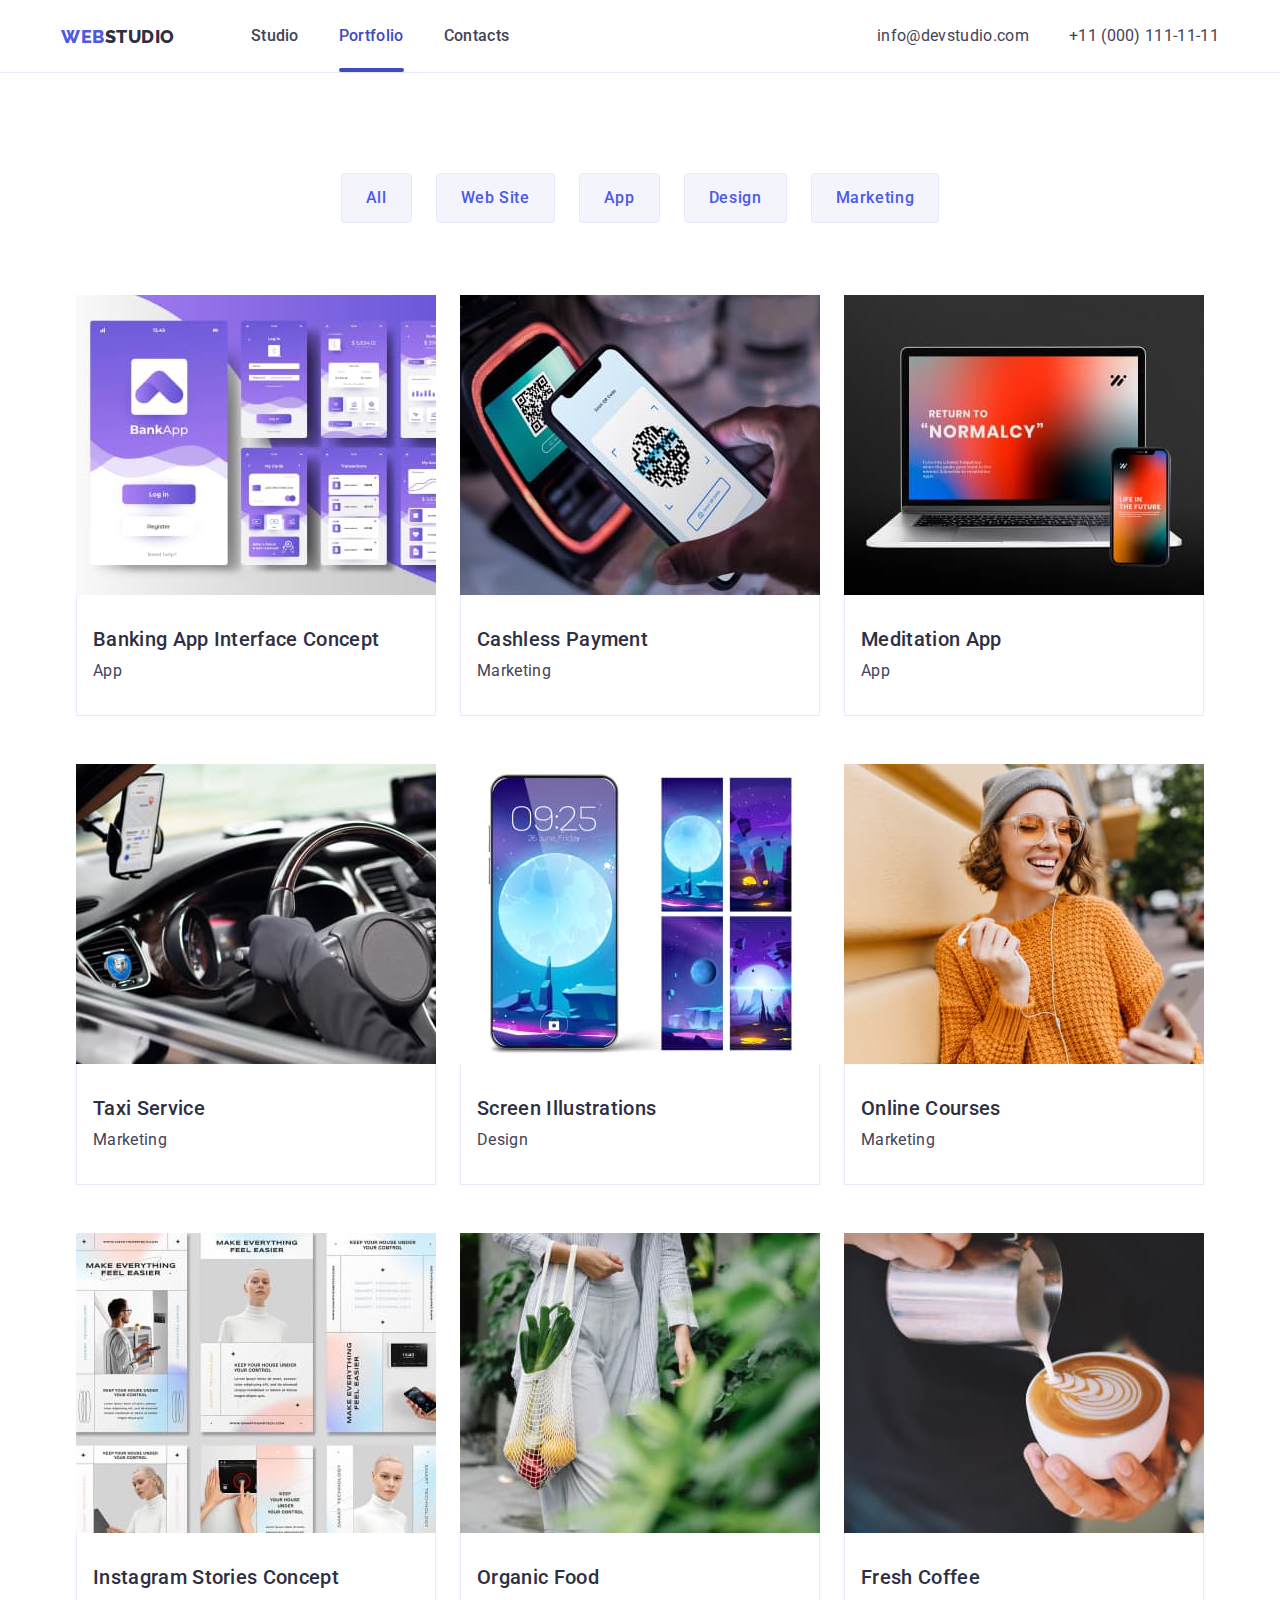
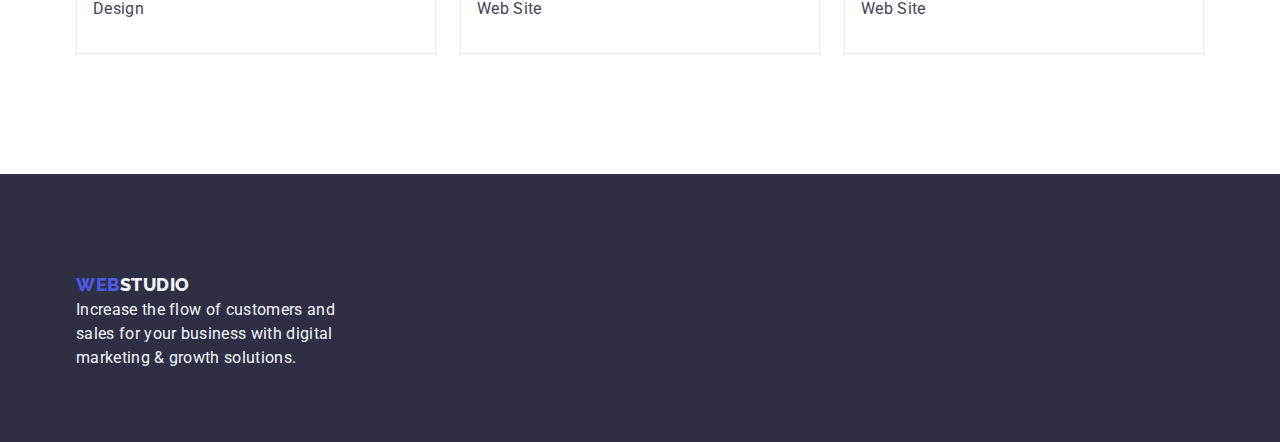
==== portfolio.html @ 6859cef1 "init" ====
<!DOCTYPE html>
<html lang="en">

<head>
  <meta charset="UTF-8">
  <meta name="viewport" content="width=device-width, initial-scale=1.0">

  <!-- Modern-normalizer -->

  <link rel="stylesheet" href="https://cdnjs.cloudflare.com/ajax/libs/modern-normalize/2.0.0/modern-normalize.min.css">
  <!--GOOGLE FONTS-->
  <link rel="stylesheet"
    href="https://fonts.googleapis.com/css2?family=Raleway:wght@800&family=Roboto:wght@400;500;700;900&display=swap">
  <!-- CSS FILE -->
  <link rel="stylesheet" href="./css/styles.css">

  <title>WebStudio</title>
</head>

<body>
  <!-- HEADER -->
  <header class="header">
    <div class="container display-flex">
      <!-- Logo -->
      <a class="logo link-none" href="./index.html#studio"><span>Web</span>Studio</a>
      <!-- NavMenue -->
      <nav class="nav">
        <ul class="nav-list list-none display-flex">
          <li class="nav-list-item">
            <a class="nav-list-link body-medium-font link-none" href="./index.html">Studio</a>
          </li>

          <li class="nav-list-item">
            <a class="nav-list-link body-medium-font link-none active" href="./portfolio.html">Portfolio</a>
          </li>

          <li class="nav-list-item">
            <a class="nav-list-link body-medium-font link-none" href="#">Contacts</a>
          </li>
        </ul>
      </nav>
      <!-- Contact header -->
      <address class="contacts">
        <ul class="contact-list list-none display-flex">
          <li class="contact-list-item">
            <a class="contact-list-link link-none" href="mailto:info@devstudio.com">info@devstudio.com</a>
          </li>
          <li class="contact-list-item">
            <a class="contact-list-link link-none" href="tel:+110001111111">+11 (000) 111-11-11</a>
          </li>
        </ul>
      </address>
    </div>
  </header>
  <main>
    <!-- Button-filters -->
    <div class="btn-filters container">
      <ul class="btn-filter-list list-none button-text display-flex">
        <li class="btn-filter"><button class="button button-text" type="button">All</button></li>
        <li class="btn-filter"><button class="button button-text" type="button">Web Site</button></li>
        <li class="btn-filter"><button class="button button-text" type="button">App</button></li>
        <li class="btn-filter"><button class="button button-text" type="button">Design</button></li>
        <li class="btn-filter"><button class="button button-text" type="button">Marketing</button></li>
      </ul>
    </div>

    <!-- PORTFOLIO PROJECTS -->
    <section class="portfolio section">
      <div class="container">
        <ul class="portfolio-list list-none display-flex">
          <li class="portfolio-list-item">
            <div class="card-img">
              <img src="./images/banking.jpg" alt="banking app" width="360" height="300">
              <div class="overlay">
                <p class="overlay-text">
                  14 Stylish and User-Friendly App Design Concepts · Task Manager App · Calorie Tracker App · Exotic
                  Fruit
                  Ecommerce App · Cloud Storage App
                </p>
              </div>
            </div>
            <div class="card-text">
              <h3 class="header-medium-card-font">Banking App Interface Concept</h3>
              <p class="project-type">App</p>
            </div>

          </li>
          <li class="portfolio-list-item">
            <div class="card-img">
              <img src="./images/payment.jpg" alt="cashless payment" width="360" height="300">
              <div class="overlay">
                <p class="overlay-text">
                  14 Stylish and User-Friendly App Design Concepts · Task Manager App · Calorie Tracker App · Exotic
                  Fruit
                  Ecommerce App · Cloud Storage App
                </p>
              </div>
            </div>
            <div class="card-text">
              <h3 class="header-medium-card-font">Cashless Payment</h3>
              <p class="project-type">Marketing</p>
            </div>

          </li>
          <li class="portfolio-list-item">
            <div class="card-img">
              <img src="./images/meditation.jpg" alt="meditation app" width="360" height="300">
              <div class="overlay">
                <p class="overlay-text">
                  14 Stylish and User-Friendly App Design Concepts · Task Manager App · Calorie Tracker App · Exotic
                  Fruit
                  Ecommerce App · Cloud Storage App
                </p>
              </div>
            </div>
            <div class="card-text">
              <h3 class="header-medium-card-font">Meditation App</h3>
              <p class="project-type">App</p>
            </div>

          </li>
          <li class="portfolio-list-item">
            <div class="card-img">
              <img src="./images/taxi.jpg" alt="taxi service" width="360" height="300">
              <div class="overlay">
                <p class="overlay-text">
                  14 Stylish and User-Friendly App Design Concepts · Task Manager App · Calorie Tracker App · Exotic
                  Fruit
                  Ecommerce App · Cloud Storage App
                </p>
              </div>
            </div>
            <div class="card-text">
              <h3 class="header-medium-card-font">Taxi Service</h3>
              <p class="project-type">Marketing</p>
            </div>

          </li>
          <li class="portfolio-list-item">
            <div class="card-img">
              <img src="./images/theme.jpg" alt="screen illustrations" width="360" height="300">
              <div class="overlay">
                <p class="overlay-text">
                  14 Stylish and User-Friendly App Design Concepts · Task Manager App · Calorie Tracker App · Exotic
                  Fruit
                  Ecommerce App · Cloud Storage App
                </p>
              </div>
            </div>
            <div class="card-text">
              <h3 class="header-medium-card-font">Screen Illustrations</h3>
              <p class="project-type">Design</p>
            </div>

          </li>
          <li class="portfolio-list-item">
            <div class="card-img">
              <img src="./images/courses.jpg" alt="online courses" width="360" height="300">
              <div class="overlay">
                <p class="overlay-text">
                  14 Stylish and User-Friendly App Design Concepts · Task Manager App · Calorie Tracker App · Exotic
                  Fruit
                  Ecommerce App · Cloud Storage App
                </p>
              </div>
            </div>
            <div class="card-text">
              <h3 class="header-medium-card-font">Online Courses</h3>
              <p class="project-type">Marketing</p>
            </div>

          </li>
          <li class="portfolio-list-item">
            <div class="card-img">
              <img src="./images/instagram.jpg" alt="instagram stories" width="360" height="300">
              <div class="overlay">
                <p class="overlay-text">
                  14 Stylish and User-Friendly App Design Concepts · Task Manager App · Calorie Tracker App · Exotic
                  Fruit
                  Ecommerce App · Cloud Storage App
                </p>
              </div>
            </div>
            <div class="card-text">
              <h3 class="header-medium-card-font">Instagram Stories Concept</h3>
              <p class="project-type">Design</p>
            </div>

          </li>
          <li class="portfolio-list-item">
            <div class="card-img">
              <img src="./images/food.jpg" alt="Organic Food" width="360" height="300">
              <div class="overlay">
                <p class="overlay-text">
                  14 Stylish and User-Friendly App Design Concepts · Task Manager App · Calorie Tracker App · Exotic
                  Fruit
                  Ecommerce App · Cloud Storage App
                </p>
              </div>
            </div>
            <div class="card-text">
              <h3 class="header-medium-card-font">Organic Food</h3>
              <p class="project-type">Web Site</p>
            </div>

          </li>
          <li class="portfolio-list-item">
            <div class="card-img">
              <img src="./images/coffee.jpg" alt="Fresh Coffee" width="360" height="300">
              <div class="overlay">
                <p class="overlay-text">
                  14 Stylish and User-Friendly App Design Concepts · Task Manager App · Calorie Tracker App · Exotic
                  Fruit
                  Ecommerce App · Cloud Storage App
                </p>
              </div>
            </div>
            <div class="card-text">
              <h3 class="header-medium-card-font">Fresh Coffee</h3>
              <p class="project-type">Web Site</p>
            </div>

          </li>
        </ul>
      </div>
    </section>

  </main>
  <!-- FOOTER -->

  <footer class="footer">
    <div class="container">
      <a class="logo logo-dark-theme link-none" href="./index.html"><span>Web</span>Studio</a>
      <p class="footer-text">Increase the flow of customers and sales for your business with digital marketing & growth
        solutions.</p>
    </div>
  </footer>

</body>

</html>
---- css/styles.css ----
:root {
  --main-font: "Roboto", sans-serif;
  --second-font: "Raleway", sans-serif;
  --primary-brand-iris-color: #4d5ae5;
  --dark-navyblue-color: #2e2f42;
  --pressed-state-ocean-color: #404bbf;
  --body-text-slate-color: #434455;
  --subtle-text-lightslate-color: #8e8f99;
  --accent-cornflower-color: #e7e9fc;
  --white-background-header-color: #ffffff;
  --lightmode-cloud-color: #f4f4fd;
  --modal-background-dairy-color: #fcfcfc;
  --succes-valid-green-color: #31d0aa;
  --hero-image-background: rgba(46 47 66 0.7);
}

body {
  font-family: var(--main-font);
  color: var(--body-text-slate-color);
  font-size: 16px;
  line-height: 1.5;
  letter-spacing: 0.02em;
}

h1,
h2,
h3,
ul,
ol,
p {
  padding: 0;
  margin: 0;
}

ul,
ol {
  margin: 0;
  padding: 0;
}

p {
  margin: 0;
  padding: 0;
}

img {
  display: block;
}



/*----Components----*/

/*FONTS*/
.header-title-font {
  font-size: 56px;
  font-weight: 700;
  line-height: 1.07;
  color: var(--white-background-header-color);
  text-align: center;
}

.header-section-font {
  font-size: 36px;
  line-height: 1.11;
  color: var(--dark-navyblue-color)
}

.header-medium-card-font {
  font-size: 20px;
  font-weight: 500;
  line-height: 1.2;
  color: var(--dark-navyblue-color);
}

.body-medium-font {
  font-weight: 500;
  color: var(--dark-navyblue-color);
}

.body-small-text {
  font-size: 12px;
  line-height: 1.16;
  letter-spacing: 0.04em;
}

.button-text {
  font-size: 16px;
  line-height: 1.5;
  font-weight: 500;
  letter-spacing: 0.04em;
  color: var(--primary-brand-iris-color);
}

.link-none {
  text-decoration: none;
  font-style: normal;
}

.list-none {
  list-style: none;
}

.display-flex {
  display: flex;
}

.container {
  max-width: 1158px;
  align-items: center;
  padding: 0 15px;
  margin: 0 auto;
}

.section:not(.portfolio) {
  padding-top: 120px;
}

.section:not(.features) {
  padding-bottom: 120px;
}

.footer .container,
.btn-filters {
  padding-top: 100px;
  padding-bottom: 72px;
  align-items: baseline;
}

.footer-text {
  max-width: 264px;
}

.header {
  border-bottom: 1px solid var(--accent-cornflower-color);
}

.center-text {
  text-align: center;
}

.social-list-icon {
  display: flex;
  align-items: center;
  justify-content: center;
  background-color: var(--primary-brand-iris-color);
  fill: var(--white-background-header-color);
  width: 40px;
  height: 40px;
  border-radius: 50%;

}

.text-white {
  color: var(--white-background-header-color);
}

/*--------LOGO-----------*/
.header .container {
  padding: 24px 0;
}

.logo,
.logo-dark-theme {
  color: var(--dark-navyblue-color);
  font-family: var(--second-font);
  font-weight: 800;
  font-size: 18px;
  line-height: 1.166;
  letter-spacing: 0.03em;
  text-transform: uppercase;

}

.logo>span {
  color: var(--primary-brand-iris-color);
}

.logo-dark-theme {
  color: var(--lightmode-cloud-color);
  margin-bottom: 16px;
}


/*--- Nav Menue + Adress-----*/
.nav-list {
  margin-left: 76px;
  border: none;
}

.nav-list-item {
  position: relative;
  display: block;
}


.nav-list-link {
  color: var(--body-text-slate-color);
  transition: color 250ms cubic-bezier(0.4, 0, 0.2, 1);
}


.nav-list-link::after {
  content: "";
  display: block;
  position: absolute;
  width: 100%;
  height: 4px;
  top: 44px;
  background-color: transparent;
  border-radius: 2px;
  transition: background-color 250ms cubic-bezier(0.4, 0, 0.2, 1);
}

.active {
  color: var(--pressed-state-ocean-color);
}

.nav-list-link.active::after {
  background-color: var(--pressed-state-ocean-color);
}

.nav-list-link:focus.nav-list-link::after{
background-color: var(--pressed-state-ocean-color);

}

.nav-list-link:hover,
.nav-list-link:focus {
  color: var(--pressed-state-ocean-color);
}


.nav-list-item:not(:last-child) {
  margin-right: 40px;
}

.contacts {
  margin-left: auto;
}

.contact-list-item:not(:last-child) {
  margin-right: 40px;
}

.contact-list-link {
  color: var(--body-text-slate-color);
}

.contact-list-link:hover,
.contact-list-link:focus {
  color: var(--pressed-state-ocean-color);
  transition: color 250ms cubic-bezier(0.4, 0, 0.2, 1);
}

/*HERO*/
/* .section .section-hero-background{
    margin:0;
    background-color: var(--dark-navyblue-color); */

.hero .container {
  flex-direction: column;
  padding-top: 68px;
  padding-bottom: 68px;
}

.hero-item:not(:last-child) {
  margin-bottom: 48px;
}

.hero {
  margin: 0 auto;
  ;
  max-width: 1440px;
  background: var(--dark-navyblue-color);
  background-image: linear-gradient(rgba(46, 47, 66, 0.7),
      rgba(46, 47, 66, 0.7)),
    url(../images/people-office.jpg);

  background-position: center;
  background-size: cover;
  background-repeat: no-repeat;
}

.hero-btn {
  width: 169px;
  height: 56px;
  cursor: pointer;
  color: var(--white-background-header-color);
  background: var(--primary-brand-iris-color);
  border-radius: 4px;
  border: none;
}

/* FEATURES */

.features .header-medium-card-font {
  margin-top: 8px;
  margin-bottom: 8px;
}

.features-list-item:not(:last-child) {
  margin-right: 24px;
}

.features-list-link {
  display: flex;
  align-items: center;
  justify-content: center;
  background-color: #f5f4fa;
  max-width: 264px;
  height: 112px;
  border-radius: 4px;

}

/* ABOUT US */

.about-us .header-section-font {
  margin-bottom: 78px;
  text-align: center;
}

.about-us-list {
  justify-content: space-between;
}

/*TEAM*/
.team {
  background-color: var(--lightmode-cloud-color);
}

.team-card-title {
  text-align: center;
  background-color: var(--white-background-header-color);
  padding: 32px 16px;
  border-radius: 0 0 4px 4px;
}


.team .header-section-font {
  margin-bottom: 72px;
  text-align: center;
}

.team .header-medium-card-font {
  margin-bottom: 8px;
}

.team-list {
  justify-content: space-between;
}

.team-card .social-list {
  margin-top: 8px;
}

.team-card .social-list-item:not(:last-child) {
  margin-right: 24px;
}

.team-card {
  box-shadow: 0 1px 6px rgba(46, 47, 66, 0.08),
    0 1px 1px rgba(46, 47, 66, 0.16), 0 2px 1px rgba(46, 47, 66, 0.08);
}

.team-card .social-list-icon:hover,
.team-card .social-list-icon:focus {
  background-color: var(--pressed-state-ocean-color);
  transition: background-color 250ms cubic-bezier(0.4, 0, 0.2, 1);
}

/* Our customers */

.customers-list {
  justify-content: center;
  margin-top: 72px;
}

.customers-list-item:not(:last-child) {
  margin-right: 24px;
}

.customers-list-icon {
  display: flex;
  align-items: center;
  justify-content: center;
  fill: var(--subtle-text-lightslate-color);
  width: 168px;
  height: 88px;
  border: 1px solid var(--subtle-text-lightslate-color);

  border-radius: 4px;
}

.customers-list-icon:hover,
.customers-list-icon:focus {
  border-color: var(--pressed-state-ocean-color);
  fill: var(--pressed-state-ocean-color);
  transition: fill 250ms cubic-bezier(0.4, 0, 0.2, 1),
    border-color 250ms cubic-bezier(0.4, 0, 0.2, 1);
}

/*FOOTER*/
.footer {
  background-color: var(--dark-navyblue-color);
}

.footer-text {
  color: var(--lightmode-cloud-color);
}

.left-side {
  margin-right: 120px;
}

.footer .social-list-icon {
  margin-top: 16px;
}

.footer .social-list-item:not(:last-child) {
  margin-right: 16px;
}

.footer .social-list-icon:hover,
.footer .social-list-icon:focus {
  background-color: var(--succes-valid-green-color);
  transition: background-color 250ms cubic-bezier(0.4, 0, 0.2, 1);
}

/*PORTFOLIO*/
.btn-filter-list {
  justify-content: center;
  align-items: baseline;
}

.button {
  padding: 12px 24px;
  cursor: pointer;
  border-radius: 4px;
  border: 1px solid var(--accent-cornflower-color);
  background-color: var(--lightmode-cloud-color);
}

.button:hover,
.button:focus,
.button:active {
  color: var(--white-background-header-color);
  background-color: var(--pressed-state-ocean-color);
  outline: none;
  box-shadow: 0 3px 1px rgba(0, 0, 0, 0.1),
    0 2px 1px rgba(0, 0, 0, 0.08),
    0 2px 2px rgba(0, 0, 0, 0.12);
  transition: color 250ms cubic-bezier(0.4, 0, 0.2, 1),
    background-color 250ms cubic-bezier(0.4, 0, 0.2, 1),
    box-shadow 250ms cubic-bezier(0.4, 0, 0.2, 1);
}

.btn-filter:not(:last-child) {
  margin-right: 24px;
}

/*PROJECT CARDS*/

.portfolio-list {
  flex-wrap: wrap;
  row-gap: 48px;
  column-gap: 24px;
}

.card-text {

  padding: 32px 16px;
  /* margin: 32px 0; */
  border-right: 1px solid var(--accent-cornflower-color);
  border-left: 1px solid var(--accent-cornflower-color);
  border-bottom: 1px solid var(--accent-cornflower-color);
  
}

.portfolio-list-item .header-medium-card-font {
  margin-bottom: 8px;
}

.portfolio-list-item {
  cursor: pointer;
  margin: 0;
}
.card-img {
  position: relative;
  overflow: hidden;
}
.overlay {
  position: absolute;
  width: 100%;
  height: 100%;
  background-color: var(--primary-brand-iris-color);
  transition: transform 250ms cubic-bezier(0.4, 0, 0.2, 1);
}

.overlay-text {
  color: var(--lightmode-cloud-color);
  padding: 40px 32px;
}

.portfolio-list-item:hover .overlay {
  transform: translate3d(0, -100%, 0);
}


.portfolio-list-item:hover,
.portfolio-list-item:focus {
  box-shadow: 0 1px 6px rgba(46, 47, 66, 0.08), 0 1px 1px rgba(46, 47, 66, 0.16), 0 1px 2px rgba(46, 47, 66, 0.08);;
  transition: box-shadow 250ms cubic-bezier(0.4, 0, 0.2, 1);
}

/* okno modalne */

.backdrop {
  position: fixed;
  top: 0;
  left: 0;
  width: 100%;
  height: 100%;
  background-color: rgba(46, 47, 66, 0.4);
  transition: opacity 0.5s cubic-bezier(0.4, 0, 0.2, 1);
}

.is-hidden {
  opacity: 0;
  pointer-events: none;
}

.modal {
  position: absolute;
  top: 50%;
  left: 50%;
  width: 408px;
  min-height: 584px;
  background-color: #ffffff;
  box-shadow: 0px 1px 3px rgba(0, 0, 0, 0.12), 0px 1px 1px rgba(0, 0, 0, 0.14),
    0px 2px 1px rgba(0, 0, 0, 0.2);
  border-radius: 4px;
  transition: transform 0.5s cubic-bezier(0.4, 0, 0.2, 1), opacity 0.5s cubic-bezier(0.4, 0, 0.2, 1);
  transform: translate3d(-50%, -50%, 0) scale3d(1, 1, 1);
  opacity: 1;
}

.is-hidden .modal {
  transform: translate3d(-50%, -50%, 0) scale3d(0, 0, 0);
  opacity: 0;
}



.modal-btn-close {
  position: absolute;
  top: 24px;
  right: 24px;
  width: 24px;
  height: 24px;
  border-radius: 50%;
  background: var(--accent-cornflower-color);
  border: 1px solid rgba(0, 0, 0, 0.1);
  cursor: pointer;
}

.close-black {
  position: absolute;
  top: 8px;
  left: 8px;
}

.transition-color {
  transition: color 250ms cubic-bezier(0.4, 0, 0.2, 1);
}
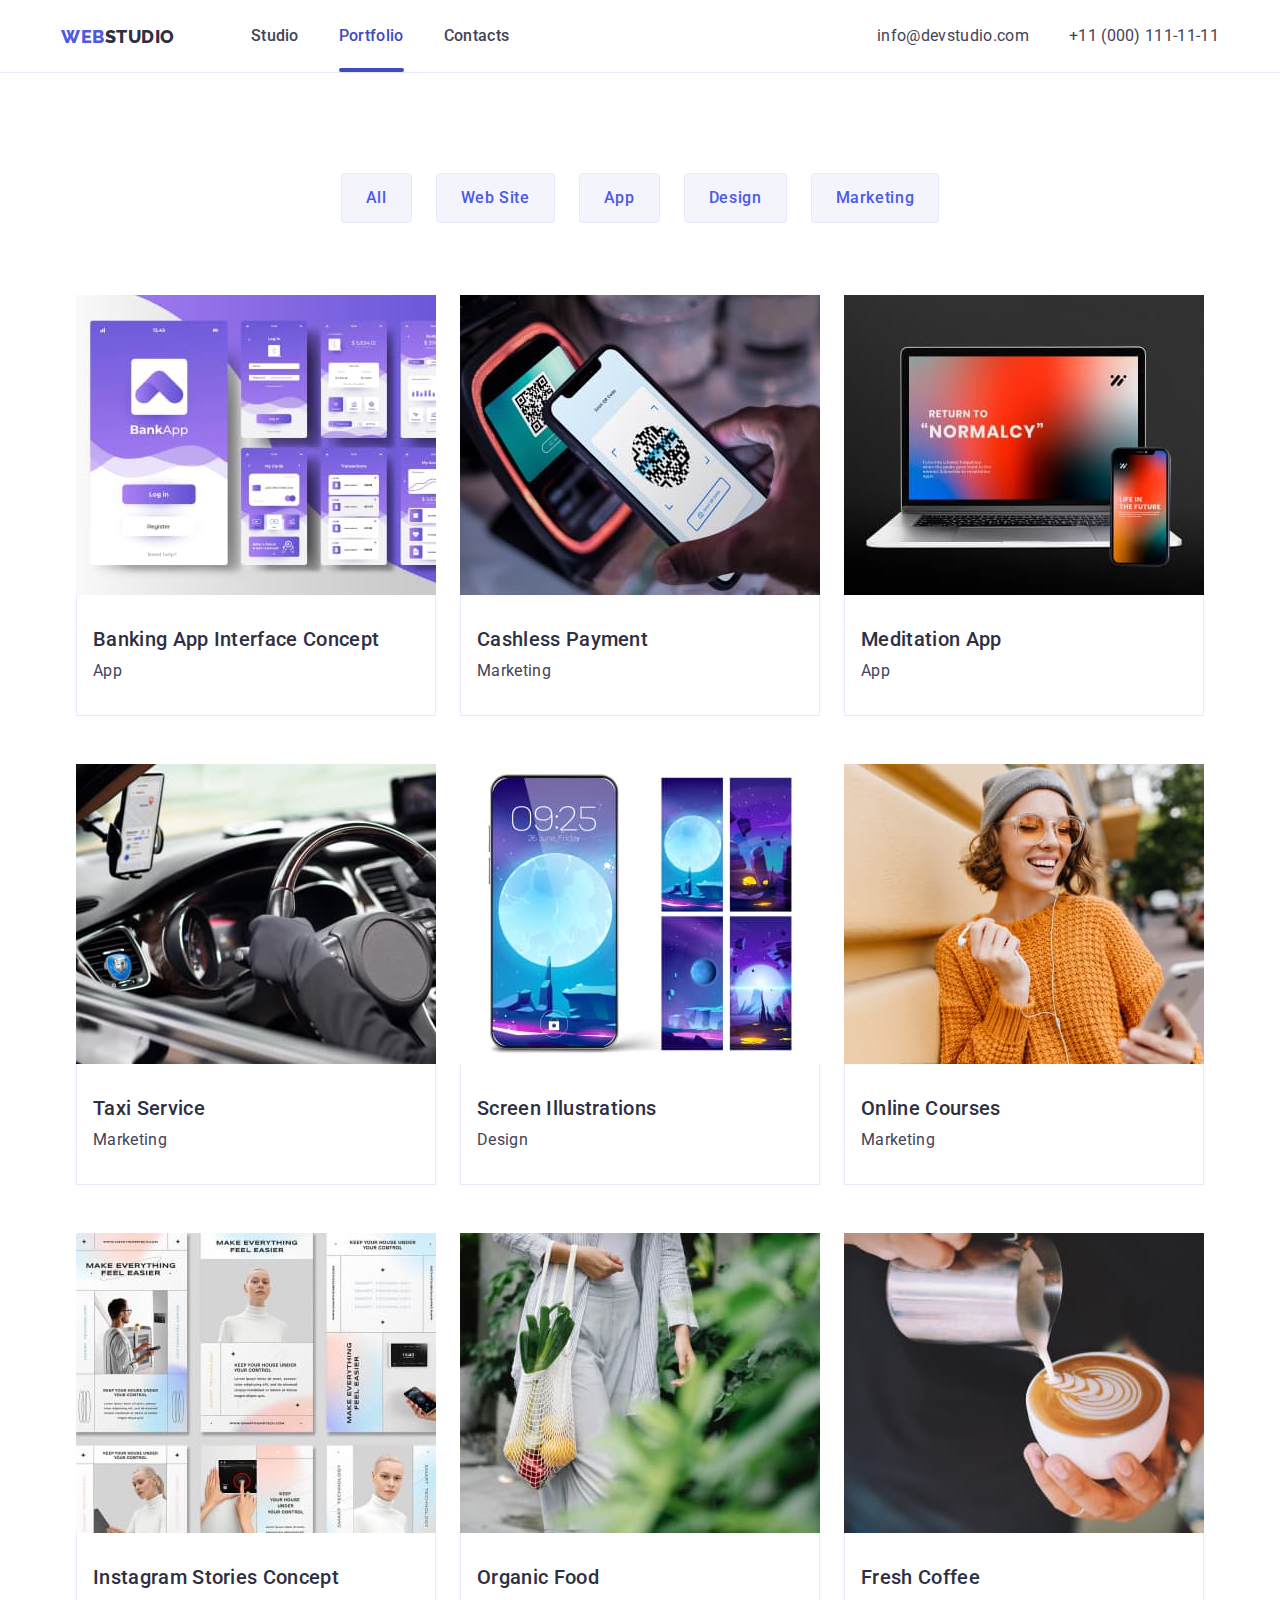
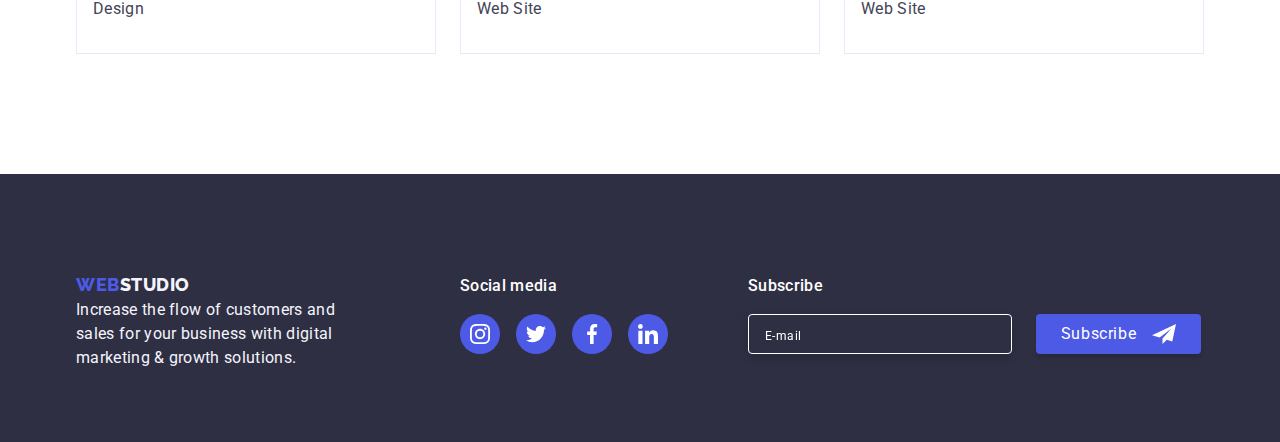
==== commit e620f4f8: "final" ====
--- a/portfolio.html
+++ b/portfolio.html
@@ -229,10 +229,57 @@
   <!-- FOOTER -->
 
   <footer class="footer">
-    <div class="container">
-      <a class="logo logo-dark-theme link-none" href="./index.html"><span>Web</span>Studio</a>
-      <p class="footer-text">Increase the flow of customers and sales for your business with digital marketing & growth
-        solutions.</p>
+    <div class="container display-flex">
+      <div class="left-side">
+        <a class="logo logo-dark-theme link-none" href="./index.html"><span>Web</span>Studio</a>
+        <p class="footer-text">Increase the flow of customers and sales for your business with digital marketing &
+          growth solutions.</p>
+      </div>
+      <div>
+        <p class="body-medium-font text-white">Social media</p>
+        <ul class="social-list list-none display-flex">
+          <li class="social-list-item">
+            <a href="" class="social-list-icon">
+              <svg class="social-icon" width="20" height="20">
+                <use href="./images/svg/icons.svg#icon-instagram"></use>
+              </svg>
+            </a>
+          </li>
+          <li class="social-list-item">
+            <a href="" class="social-list-icon">
+              <svg class="social-icon" width="20" height="20">
+                <use href="./images/svg/icons.svg#icon-twitter"></use>
+              </svg>
+            </a>
+          </li>
+          <li class="social-list-item">
+            <a href="" class="social-list-icon">
+              <svg class="social-icon" width="20" height="20">
+                <use href="./images/svg/icons.svg#icon-facebook"></use>
+              </svg>
+            </a>
+          </li>
+          <li class="social-list-item">
+            <a href="" class="social-list-icon">
+              <svg class="social-icon" width="20" height="20">
+                <use href="./images/svg/icons.svg#icon-linkedin"></use>
+              </svg>
+            </a>
+          </li>
+        </ul>
+      </div>
+      <div class="footer-newsletter">
+        <span class="newsletter-title body-medium-font">Subscribe</span>
+        <form class="newsletter-form" name="newsletter-form" autocomplete="on" formvalidate>
+          <label><input class="newsletter-input" type="email" name="email" placeholder="E-mail" /></label>
+
+          <button class="sign-up-btn" type="submit"><span class="button-text email-send-text">Subscribe</span>
+            <svg class="email-send" width="24" height="24">
+              <use href="./images/svg/icons.svg#icon-email-send"></use>
+            </svg>
+          </button>
+        </form>
+      </div>
     </div>
   </footer>
 
--- a/css/styles.css
+++ b/css/styles.css
@@ -11,7 +11,8 @@
   --lightmode-cloud-color: #f4f4fd;
   --modal-background-dairy-color: #fcfcfc;
   --succes-valid-green-color: #31d0aa;
-  --hero-image-background: rgba(46 47 66 0.7);
+  --hero-image-background: rgba(46, 47, 66, 0.7);
+  --navyblue-modal-color: rgba(46, 47, 66, 0.4);
 }
 
 body {
@@ -92,6 +93,13 @@
   color: var(--primary-brand-iris-color);
 }
 
+.link-text {
+  font-size: 12px;
+  line-height: 1.33;
+  letter-spacing: 0.04em;
+  text-decoration: underline;
+}
+
 .link-none {
   text-decoration: none;
   font-style: normal;
@@ -153,6 +161,10 @@
 
 .text-white {
   color: var(--white-background-header-color);
+}
+
+.transition-color {
+  transition: color 250ms cubic-bezier(0.4, 0, 0.2, 1);
 }
 
 /*--------LOGO-----------*/
@@ -220,8 +232,8 @@
   background-color: var(--pressed-state-ocean-color);
 }
 
-.nav-list-link:focus.nav-list-link::after{
-background-color: var(--pressed-state-ocean-color);
+.nav-list-link:focus.nav-list-link::after {
+  background-color: var(--pressed-state-ocean-color);
 
 }
 
@@ -282,14 +294,29 @@
   background-repeat: no-repeat;
 }
 
-.hero-btn {
+.hero-btn,
+.modal-btn {
   width: 169px;
   height: 56px;
+  font-weight: normal;
   cursor: pointer;
   color: var(--white-background-header-color);
   background: var(--primary-brand-iris-color);
   border-radius: 4px;
   border: none;
+  display: flex;
+  align-items: center;
+  text-align: center;
+  justify-content: center;
+  margin: auto;
+
+}
+
+.hero-btn:hover,
+.modal-btn:hover,
+.hero-btn:focus,
+.modal-btn:focus {
+  box-shadow: 0px 4px 4px rgba(0, 0, 0, 0.15);
 }
 
 /* FEATURES */
@@ -426,6 +453,63 @@
 .footer .social-list-icon:focus {
   background-color: var(--succes-valid-green-color);
   transition: background-color 250ms cubic-bezier(0.4, 0, 0.2, 1);
+}
+
+
+/* NEWSLeTtER FOOTER */
+.footer-newsletter {
+  margin-left: 80px;
+}
+
+.newsletter-form {
+  display: flex;
+}
+
+.newsletter-title {
+  display: block;
+  margin-bottom: 16px;
+  color: var(--white-background-header-color);
+}
+
+.newsletter-input::placeholder {
+  font-size: 12px;
+  line-height: 2;
+  letter-spacing: 0.04em;
+  color: var(--white-background-header-color);
+}
+
+.newsletter-input {
+  color: var(--white-background-header-color);
+  display: flex;
+  align-items: center;
+  width: 264px;
+  height: 40px;
+  padding: 8px 16px;
+  border: 1px solid var(--white-background-header-color);
+  background-color: var(--dark-navyblue-color);
+  filter: drop-shadow(0px 4px 4px rgba(0, 0, 0, 0.15));
+  border-radius: 4px;
+}
+
+.sign-up-btn {
+  display: flex;
+  align-items: center;
+  justify-content: center;
+  width: 165px;
+  margin-left: 24px;
+  padding: 8px 24px;
+  outline: none;
+  fill: var(--white-background-header-color);
+  background: var(--primary-brand-iris-color);
+  box-shadow: 0px 4px 4px rgba(0, 0, 0, 0.15);
+  border-radius: 4px;
+  border: none;
+}
+
+.email-send-text {
+  font-weight: normal;
+  color: var(--white-background-header-color);
+  margin-right: 16px;
 }
 
 /*PORTFOLIO*/
@@ -471,11 +555,10 @@
 .card-text {
 
   padding: 32px 16px;
-  /* margin: 32px 0; */
   border-right: 1px solid var(--accent-cornflower-color);
   border-left: 1px solid var(--accent-cornflower-color);
   border-bottom: 1px solid var(--accent-cornflower-color);
-  
+
 }
 
 .portfolio-list-item .header-medium-card-font {
@@ -486,10 +569,12 @@
   cursor: pointer;
   margin: 0;
 }
+
 .card-img {
   position: relative;
   overflow: hidden;
 }
+
 .overlay {
   position: absolute;
   width: 100%;
@@ -510,7 +595,8 @@
 
 .portfolio-list-item:hover,
 .portfolio-list-item:focus {
-  box-shadow: 0 1px 6px rgba(46, 47, 66, 0.08), 0 1px 1px rgba(46, 47, 66, 0.16), 0 1px 2px rgba(46, 47, 66, 0.08);;
+  box-shadow: 0 1px 6px rgba(46, 47, 66, 0.08), 0 1px 1px rgba(46, 47, 66, 0.16), 0 1px 2px rgba(46, 47, 66, 0.08);
+  ;
   transition: box-shadow 250ms cubic-bezier(0.4, 0, 0.2, 1);
 }
 
@@ -537,6 +623,7 @@
   left: 50%;
   width: 408px;
   min-height: 584px;
+  padding: 24px;
   background-color: #ffffff;
   box-shadow: 0px 1px 3px rgba(0, 0, 0, 0.12), 0px 1px 1px rgba(0, 0, 0, 0.14),
     0px 2px 1px rgba(0, 0, 0, 0.2);
@@ -571,6 +658,117 @@
   left: 8px;
 }
 
-.transition-color {
-  transition: color 250ms cubic-bezier(0.4, 0, 0.2, 1);
+/* FORMULARZ KONTAKTOWY CSS */
+
+.contact-data-form {
+  display: flex;
+  flex-direction: column;
+  flex-grow: 50%;
+  background-color: var(--modal-background-dairy-color);
+}
+
+.contact-data-form:last-of-type {
+  align-self: center;
+}
+
+.contact-data-request {
+  text-align: center;
+  margin-top: 48px;
+  margin-bottom: 16px;
+}
+
+
+
+.form-field {
+  position: relative;
+  margin-bottom: 8px;
+  margin-top: 4px;
+}
+
+/* #input */
+
+.form-input {
+  width: 100%;
+  height: 40px;
+  padding: 8px 16px 8px 36px;
+  background-color: var(--modal-background-dairy-color);
+  border: 1px solid var(--navyblue-modal-color);
+  box-sizing: border-box;
+  border-radius: 4px;
+  transition: border 250ms cubic-bezier(0.4, 0, 0.2, 1);
+}
+
+.form-icon {
+  position: absolute;
+  top: 8px;
+  left: 16px;
+  width: 24px;
+  height: 18px;
+  display: block;
+  transition: fill 250ms cubic-bezier(0.4, 0, 0.2, 1);
+}
+
+
+.form-input.body-small-text:focus {
+  border-color: var(--primary-brand-iris-color);
+  outline: none;
+}
+
+.comment-field:focus,
+.form-field:focus-within {
+  fill: var(--primary-brand-iris-color);
+  border-color: var(--primary-brand-iris-color);
+  outline: none;
+}
+
+.comment-field {
+
+
+  width: 100%;
+  height: 120px;
+  background-color: var(--modal-background-dairy-color);
+  border: 1px solid var(--navyblue-modal-color);
+  border-radius: 4px;
+  padding: 8px 16px;
+  margin-top: 4px;
+  resize: none;
+  transition: border 250ms cubic-bezier(0.4, 0, 0.2, 1);
+}
+
+.comment-field::placeholder {
+  color: var(--navyblue-modal-color);
+}
+
+.privacy-label {
+  display: inline-flex;
+  margin-top: 16px;
+  align-items: center;
+}
+
+/* .user-privacy-text {
+  margin-bottom: 24px;
+} */
+.link-text {
+  color: var(--primary-brand-iris-color);
+}
+
+.position-absolute {
+  position: absolute;
+}
+
+.checkbox-icon {
+  fill: var(--white-background-header-color);
+  border-radius: 2px;
+  width: 16px;
+  height: 16px;
+  border: 1px solid var(--navyblue-modal-color);
+  margin-right: 8px;
+}
+
+.checkbox:checked+.privacy-label>.checkbox-icon {
+  fill: var(--pressed-state-ocean-color);
+  background-color: var(--pressed-state-ocean-color);
+  border: none;
+  border-radius: 2px;
+  transition: background-color 250ms cubic-bezier(0.4, 0, 0.2, 1);
 }